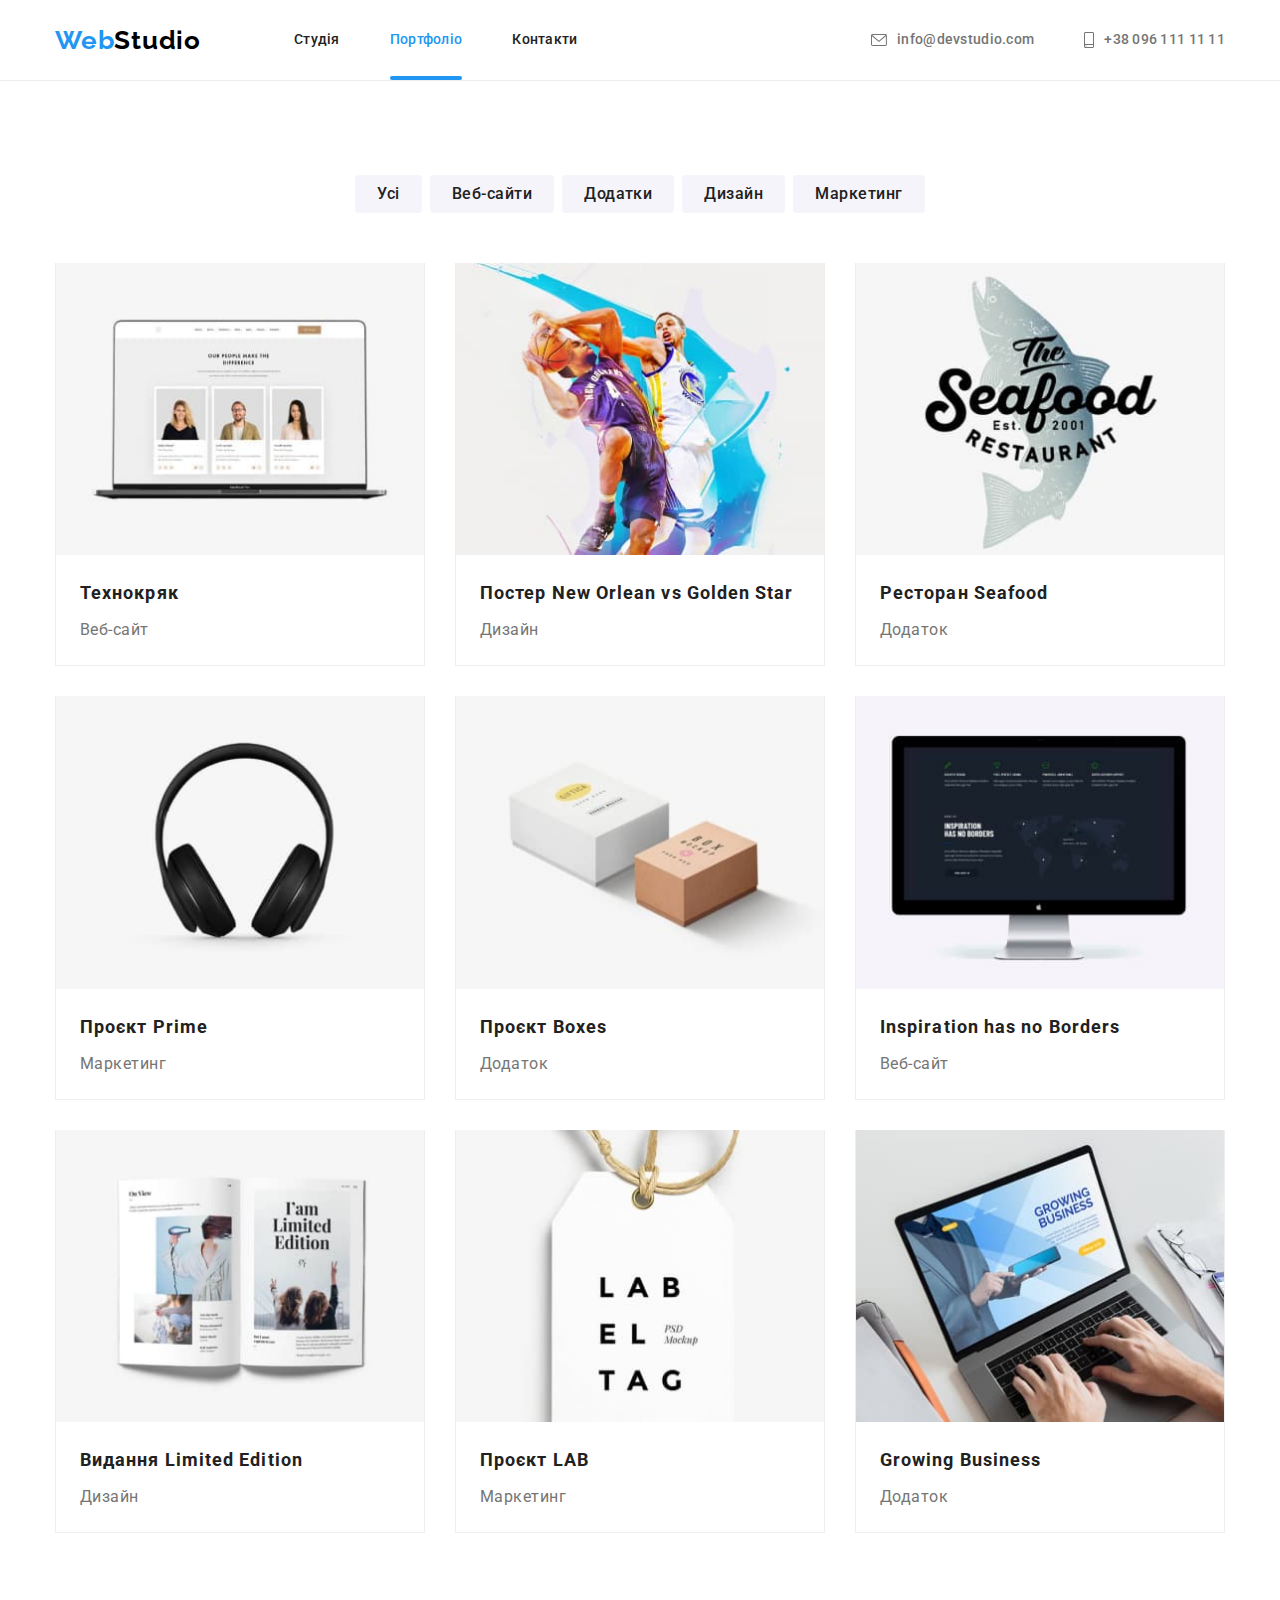
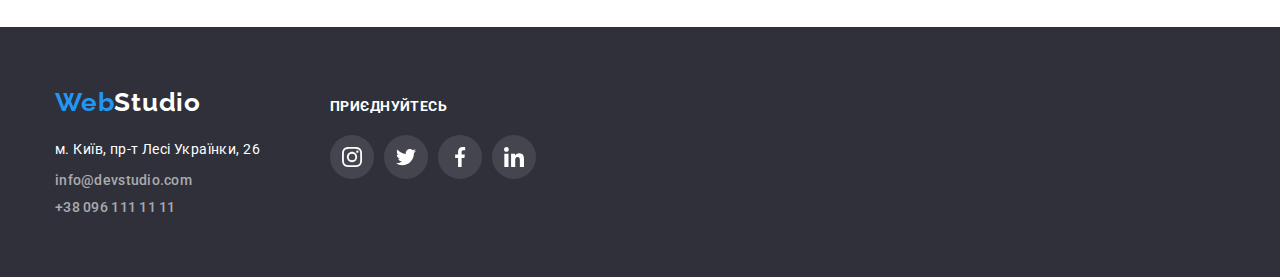
==== portfolio.html @ 81ca814d "added folders" ====
<!DOCTYPE html>
<html lang="uk">
  <head>
    <meta charset="UTF-8" />
    <meta http-equiv="X-UA-Compatible" content="IE=edge" />
    <meta name="viewport" content="width=device-width, initial-scale=1.0" />
    <title>Portfolio</title>
    <link rel="preconnect" href="https://fonts.googleapis.com" />
    <link rel="preconnect" href="https://fonts.gstatic.com" crossorigin />
    <link
      href="https://fonts.googleapis.com/css2?family=Raleway:wght@700&family=Roboto:wght@500;700;900&display=swap"
      rel="stylesheet"
    />
    <link
      rel="stylesheet"
      href="https://cdnjs.cloudflare.com/ajax/libs/modern-normalize/1.1.0/modern-normalize.min.css"
    />
    <link rel="stylesheet" href="./css/styles.css" />
  </head>
  <body>
    <header class="header">
      <div class="conteiner">
        <div class="header-conteiner">
          <nav class="header-nav">
            <a class="logo" href="./index.html"
              >Web<span class="logo-accent-header">Studio</span></a
            >
            <ul class="list list-nav">
              <li><a class="link-nav" href="./index.html">Студія</a></li>
              <li>
                <a class="link-nav current" href="./portfolio.html"
                  >Портфоліо</a
                >
              </li>
              <li><a class="link-nav" href="#">Контакти</a></li>
            </ul>
          </nav>

          <ul class="list header-address">
            <li>
              <a class="link-info" href="mailto:info@devstudio.com"
                ><svg class="info-icon" width="16" height="12">
                  <use href="./images/icons.svg#icon-mail"></use>
                </svg>
                info@devstudio.com
              </a>
            </li>
            <li>
              <a class="link-info" href="tel:+380961111111"
                ><svg class="info-icon" width="10" height="16">
                  <use href="./images/icons.svg#icon-smartphone"></use>
                </svg>
                +38 096 111 11 11
              </a>
            </li>
          </ul>
        </div>
      </div>
    </header>

    <main>
      <section>
        <div class="conteiner">
          <h1 class="visually-hidden">Наші роботи</h1>
          <ul class="list btn-nav">
            <li><button class="btn-item" type="button">Усі</button></li>
            <li><button class="btn-item" type="button">Веб-сайти</button></li>
            <li><button class="btn-item" type="button">Додатки</button></li>
            <li><button class="btn-item" type="button">Дизайн</button></li>
            <li><button class="btn-item" type="button">Маркетинг</button></li>
          </ul>
          <ul class="list project-list">
            <li class="project-card">
              <a
                class="project-link"
                href="#"
                rel="noopener noreferrer nofollow"
              >
                <div class="project-overlay">
                  <img src="./images/laptop.jpg" alt="Ноутбук" width="370" />
                  <p class="overlay-text">
                    Ресурс пропонує комплексні пропозиції з різним рівнем
                    функціоналу та сервісів. Все це дозволить відвідувачу
                    отримати вичерпні відомості про компанію чи приватну особу.
                  </p>
                </div>
                <div class="card-portfolio">
                  <h2 class="project-title">Технокряк</h2>
                  <p class="project-text">Веб-сайт</p>
                </div>
              </a>
            </li>
            <li class="project-card">
              <a
                class="project-link"
                href="#"
                rel="noopener noreferrer nofollow"
              >
                <div class="project-overlay">
                  <img
                    src="./images/basketball.jpg"
                    alt="Два баскетболісти"
                    width="370"
                  />
                  <p class="overlay-text">
                    Ресурс пропонує комплексні пропозиції з різним рівнем
                    функціоналу та сервісів. Все це дозволить відвідувачу
                    отримати вичерпні відомості про компанію чи приватну особу.
                  </p>
                </div>

                <div class="card-portfolio">
                  <h2 class="project-title">
                    Постер New Orlean vs Golden Star
                  </h2>
                  <p class="project-text">Дизайн</p>
                </div>
              </a>
            </li>
            <li class="project-card">
              <a
                class="project-link"
                href="#"
                rel="noopener noreferrer nofollow"
              >
                <div class="project-overlay">
                  <img
                    src="./images/seafood.jpg"
                    alt="Лого ресторану з рибою"
                    width="370"
                  />
                  <p class="overlay-text">
                    Ресурс пропонує комплексні пропозиції з різним рівнем
                    функціоналу та сервісів. Все це дозволить відвідувачу
                    отримати вичерпні відомості про компанію чи приватну особу.
                  </p>
                </div>
                <div class="card-portfolio">
                  <h2 class="project-title">Ресторан Seafood</h2>
                  <p class="project-text">Додаток</p>
                </div>
              </a>
            </li>
            <li class="project-card">
              <a
                class="project-link"
                href="#"
                rel="noopener noreferrer nofollow"
              >
                <div class="project-overlay">
                  <img
                    src="./images/earphones.jpg"
                    alt="Навушники"
                    width="370"
                  />
                  <p class="overlay-text">
                    Ресурс пропонує комплексні пропозиції з різним рівнем
                    функціоналу та сервісів. Все це дозволить відвідувачу
                    отримати вичерпні відомості про компанію чи приватну особу.
                  </p>
                </div>

                <div class="card-portfolio">
                  <h2 class="project-title">Проєкт Prime</h2>
                  <p class="project-text">Маркетинг</p>
                </div>
              </a>
            </li>
            <li class="project-card">
              <a
                class="project-link"
                href="#"
                rel="noopener noreferrer nofollow"
              >
                <div class="project-overlay">
                  <img src="./images/boxes.jpg" alt="Дві коробки" width="370" />
                  <p class="overlay-text">
                    Ресурс пропонує комплексні пропозиції з різним рівнем
                    функціоналу та сервісів. Все це дозволить відвідувачу
                    отримати вичерпні відомості про компанію чи приватну особу.
                  </p>
                </div>
                <div class="card-portfolio">
                  <h2 class="project-title">Проєкт Boxes</h2>
                  <p class="project-text">Додаток</p>
                </div>
              </a>
            </li>
            <li class="project-card">
              <a
                class="project-link"
                href="#"
                rel="noopener noreferrer nofollow"
              >
                <div class="project-overlay">
                  <img
                    src="./images/display.jpg"
                    alt="Могітор коп'ютера"
                    width="370"
                  />
                  <p class="overlay-text">
                    Ресурс пропонує комплексні пропозиції з різним рівнем
                    функціоналу та сервісів. Все це дозволить відвідувачу
                    отримати вичерпні відомості про компанію чи приватну особу.
                  </p>
                </div>
                <div class="card-portfolio">
                  <h2 class="project-title">Inspiration has no Borders</h2>
                  <p class="project-text">Веб-сайт</p>
                </div>
              </a>
            </li>
            <li class="project-card">
              <a
                class="project-link"
                href="#"
                rel="noopener noreferrer nofollow"
              >
                <div class="project-overlay">
                  <img src="./images/magazine.jpg" alt="Журнал" width="370" />
                  <p class="overlay-text">
                    Ресурс пропонує комплексні пропозиції з різним рівнем
                    функціоналу та сервісів. Все це дозволить відвідувачу
                    отримати вичерпні відомості про компанію чи приватну особу.
                  </p>
                </div>
                <div class="card-portfolio">
                  <h2 class="project-title">Видання Limited Edition</h2>
                  <p class="project-text">Дизайн</p>
                </div>
              </a>
            </li>
            <li class="project-card">
              <a
                class="project-link"
                href="#"
                rel="noopener noreferrer nofollow"
              >
                <div class="project-overlay">
                  <img
                    src="./images/label.jpg"
                    alt="Лейбла з мотузкою"
                    width="370"
                  />
                  <p class="overlay-text">
                    Ресурс пропонує комплексні пропозиції з різним рівнем
                    функціоналу та сервісів. Все це дозволить відвідувачу
                    отримати вичерпні відомості про компанію чи приватну особу.
                  </p>
                </div>
                <div class="card-portfolio">
                  <h2 class="project-title">Проєкт LAB</h2>
                  <p class="project-text">Маркетинг</p>
                </div>
              </a>
            </li>
            <li class="project-card">
              <a
                class="project-link"
                href="#"
                rel="noopener noreferrer nofollow"
              >
                <div class="project-overlay">
                  <img
                    src="./images/notebook.jpg"
                    alt="Руки друкують на клавіатурі"
                    width="370"
                  />
                  <p class="overlay-text">
                    Ресурс пропонує комплексні пропозиції з різним рівнем
                    функціоналу та сервісів. Все це дозволить відвідувачу
                    отримати вичерпні відомості про компанію чи приватну особу.
                  </p>
                </div>
                <div class="card-portfolio">
                  <h2 class="project-title">Growing Business</h2>
                  <p class="project-text">Додаток</p>
                </div>
              </a>
            </li>
          </ul>
        </div>
      </section>
    </main>

    <footer class="footer">
      <div class="conteiner footer-box">
        <div class="footer-info">
          <a class="logo" href="./index.html"
            >Web<span class="logo-accent-footer">Studio</span></a
          >
          <address>
            <ul class="list">
              <li class="list-item">
                <a
                  class="link-address"
                  href="https://goo.gl/maps/RR7eCFrvrUXadaKA6"
                  target="_blank"
                  rel="noopener noreferrer nofollow"
                  >м. Київ, пр-т Лесі Українки, 26</a
                >
              </li>
              <li class="list-item">
                <a class="link-info-footer" href="mailto:info@devstudio.com"
                  >info@devstudio.com</a
                >
              </li>
              <li class="list-item">
                <a class="link-info-footer" href="tel:+380961111111"
                  >+38 096 111 11 11</a
                >
              </li>
            </ul>
          </address>
        </div>
        <div class="footer-soc">
          <p class="footer-text">Приєднуйтесь</p>
          <ul class="list soc-list">
            <li>
              <a class="soc-link-footer" href="#">
                <svg width="20" height="20">
                  <use href="./images/icons.svg#icon-instagram"></use>
                </svg>
              </a>
            </li>
            <li>
              <a class="soc-link-footer" href="#">
                <svg width="20" height="20">
                  <use href="./images/icons.svg#icon-twitter"></use>
                </svg>
              </a>
            </li>
            <li>
              <a class="soc-link-footer" href="#">
                <svg width="20" height="20">
                  <use href="./images/icons.svg#icon-facebook"></use>
                </svg>
              </a>
            </li>
            <li>
              <a class="soc-link-footer" href="#">
                <svg width="20" height="20">
                  <use href="./images/icons.svg#icon-linkedin"></use>
                </svg>
              </a>
            </li>
          </ul>
        </div>
      </div>
    </footer>
  </body>
</html>
---- css/styles.css ----
/* основний колір bg #2F303A */
/* акцент #2196F3 */
/* основний колір тексту #757575 */

:root {
  --title-bg-color: #2f303a;
  --accent-color: #2196f3;
  --primary-text-color: #757575;
  --title-text-color: #212121;
  --primary-white-color: #fff;
  --secondary-btn-color: #f5f4fa;
  --secondary-bg-color: #f5f4fa;
  --icon-soc-color: #afb1b8;
}
body {
  font-family: "Roboto", sans-serif;
  color: var(--title-text-color);
  background-color: var(--primary-white-color);
}
.visually-hidden {
  position: absolute;
  white-space: nowrap;
  width: 1px;
  height: 1px;
  overflow: hidden;
  border: 0;
  padding: 0;
  clip: rect(0 0 0 0);
  clip-path: inset(50%);
  margin: -1px;
}
.list {
  list-style: none;
}
h1,
h2,
h3,
h4,
h5,
h6,
p,
ul {
  margin: 0;
  padding: 0;
}
img {
  display: block;
  max-width: 100%;
  height: auto;
}
.conteiner {
  /* outline: 2px solid tomato; */
  width: 1200px;
  margin-left: auto;
  margin-right: auto;
  padding-left: 15px;
  padding-right: 15px;
}
section {
  padding-top: 94px;
  padding-bottom: 94px;
}
/* Header */
.header {
  background-color: var(--primary-white-color);
  border-bottom: 1px solid #ececec;
}
.header-conteiner {
  display: flex;
  justify-content: space-between;
  align-items: center;
}
.header-nav {
  display: flex;
  align-items: center;
  justify-content: space-between;
  gap: 93px;
}
.header-address {
  display: flex;
  gap: 50px;
}
.list-nav {
  display: flex;
  gap: 50px;
}
.logo {
  display: inline-block;
  color: var(--accent-color);
  font-family: "Raleway", sans-serif;
  font-weight: 700;
  font-size: 26px;
  line-height: 1.19;
  text-decoration: none;
  letter-spacing: 0.03em;
}
.logo-accent-header {
  color: #000;
}
.link-nav {
  color: var(--title-text-color);
  font-weight: 500;
  font-size: 14px;
  line-height: 1.14;
  letter-spacing: 0.02em;
  text-decoration: none;
  padding: 32px 0;
  display: block;
  transition: color 250ms cubic-bezier(0.4, 0, 0.2, 1);
}
.link-nav:hover {
  color: var(--accent-color);
}
.link-nav:focus {
  color: var(--accent-color);
}
.link-info {
  color: var(--primary-text-color);
  fill: var(--primary-text-color);
  font-weight: 500;
  font-size: 14px;
  line-height: 1.14;
  letter-spacing: 0.02em;
  text-decoration: none;
  padding: 32px 0;
  display: flex;
  align-items: center;
  transition: color 250ms cubic-bezier(0.4, 0, 0.2, 1),
    fill 250ms cubic-bezier(0.4, 0, 0.2, 1);
}
.link-info:hover {
  color: var(--accent-color);
  fill: var(--accent-color);
}
.link-info:focus {
  color: var(--accent-color);
  fill: var(--accent-color);
}
.link-nav.current {
  position: relative;
  color: var(--accent-color);
}
.link-nav.current::after {
  position: absolute;
  bottom: 0;
  left: 0;
  content: "";
  width: 100%;
  height: 4px;
  background-color: var(--accent-color);
  border-radius: 2px;
}
.info-icon {
  margin-right: 10px;
}
/* Hero Section */
.hero {
  padding-top: 200px;
  padding-bottom: 200px;
  background-color: #c4c4c4;
  text-align: center;
  background-image: linear-gradient(
      to right,
      rgba(47, 48, 58, 0.4),
      rgba(47, 48, 58, 0.4)
    ),
    url("../images/header-img.jpg");
  max-width: 1600px;
  background-repeat: no-repeat;
  background-position: center;
  max-height: 600px;
  margin: 0 auto;
}
.hero-title {
  margin-left: auto;
  margin-right: auto;
  margin-bottom: 30px;
  max-width: 696px;
  color: var(--primary-white-color);
  font-weight: 900;
  font-size: 44px;
  line-height: 1.36;
  letter-spacing: 0.06em;
  text-transform: uppercase;
}
.hero-btn {
  display: block;
  margin: 0 auto;
  padding: 10px 32px;
  min-width: 216px;
  font-family: inherit;
  font-weight: 700;
  font-size: 16px;
  line-height: 1.87;
  letter-spacing: 0.06em;
  text-align: center;
  background-color: var(--accent-color);
  color: var(--primary-white-color);
  cursor: pointer;
  border: 1px solid transparent;
  border-radius: 4px;
  transition: background-color 250ms cubic-bezier(0.4, 0, 0.2, 1),
    box-shadow 250ms cubic-bezier(0.4, 0, 0.2, 1);
}
.hero-btn:hover {
  background: #188ce8;
  box-shadow: 0px 4px 4px rgba(0, 0, 0, 0.15);
}
.hero-btn:focus {
  background: #188ce8;
  box-shadow: 0px 4px 4px rgba(0, 0, 0, 0.15);
  border-radius: 4px;
}
/* Features */
.features-list {
  display: flex;
  gap: 30px;
}
.features-item {
  flex-basis: calc((100%-90px) / 4);
}
.features-icon {
  display: flex;
  align-items: center;
  justify-content: center;
  height: 120px;
  margin-bottom: 30px;
  border-radius: 4px;
  background-color: var(--secondary-bg-color);
}
.features-subtitle {
  margin-bottom: 10px;
  font-weight: 700;
  font-size: 14px;
  line-height: 1.14;
  letter-spacing: 0.03em;
  text-transform: uppercase;
}
.features-text {
  color: var(--primary-text-color);
  font-weight: 400;
  font-size: 14px;
  line-height: 1.71;
  letter-spacing: 0.03em;
}
/* Work */
.work {
  padding-top: 0;
}
.work-list {
  display: flex;
  gap: 30px;
}
.work-item {
  position: relative;
  flex-basis: calc((100%-60px) / 3);
}
.work-title {
  text-align: center;
  margin-bottom: 50px;
  font-size: 36px;
  line-height: 1.16;
  letter-spacing: 0.03em;
}
.work-desc {
  position: absolute;
  bottom: 0;
  right: 0;
  width: 100%;
  min-height: 70px;
  display: flex;
  align-items: center;
  justify-content: center;
  background-color: rgba(47, 48, 58, 0.8);
}
.work-text {
  font-weight: 700;
  font-size: 14px;
  line-height: 1.14;
  text-align: center;
  letter-spacing: 0.03em;
  text-transform: uppercase;
  color: var(--primary-white-color);
}

/* Team */
.team {
  background-color: var(--secondary-bg-color);
}
.team-title {
  text-align: center;
  margin-bottom: 50px;
  font-size: 36px;
  line-height: 1.16;
  letter-spacing: 0.03em;
}
.team-list {
  display: flex;
  gap: 30px;
  flex-basis: calc((100%-90px) / 4);
}
.team-card {
  background-color: var(--primary-white-color);
  box-shadow: 0px 1px 3px rgba(0, 0, 0, 0.12), 0px 1px 1px rgba(0, 0, 0, 0.14),
    0px 2px 1px rgba(0, 0, 0, 0.2);
  border-radius: 0px 0px 4px 4px;
}
.team-subtitle {
  margin-bottom: 10px;
  font-weight: 500;
  font-size: 16px;
  line-height: 1.18;
  letter-spacing: 0.03em;
  text-align: center;
}
.team-text {
  color: var(--primary-text-color);
  font-weight: 400;
  font-size: 16px;
  line-height: 1.18;
  letter-spacing: 0.03em;
  text-align: center;
  margin-bottom: 16px;
}
.cards-studio {
  padding: 30px;
}
.team-soc {
  display: flex;
  align-items: center;
  justify-content: center;
  gap: 10px;
}
.soc-link {
  display: flex;
  align-items: center;
  justify-content: center;
  width: 44px;
  height: 44px;
  background-color: var(--primary-white-color);
  border-radius: 50%;
  fill: var(--icon-soc-color);
  transition: background-color 250ms cubic-bezier(0.4, 0, 0.2, 1),
    fill 250ms cubic-bezier(0.4, 0, 0.2, 1);
}
.soc-link:hover,
.soc-link:focus {
  background-color: var(--accent-color);
  fill: var(--primary-white-color);
}
/* Clients */
.clients-list {
  display: flex;
  align-items: center;
  justify-content: center;
  gap: 30px;
}
.clients-link {
  display: flex;
  align-items: center;
  justify-content: center;
  width: 170px;
  height: 92px;
  border: 1px solid var(--icon-soc-color);
  border-radius: 4px;
  fill: var(--icon-soc-color);
  transition: border 250ms cubic-bezier(0.4, 0, 0.2, 1),
    fill 250ms cubic-bezier(0.4, 0, 0.2, 1);
}
.clients-link:hover,
.clients-link:focus {
  fill: var(--accent-color);
  border: 1px solid var(--accent-color);
}
.clients-title {
  color: var(--title-text-color);
  font-size: 36px;
  line-height: 1.16;
  text-align: center;
  letter-spacing: 0.03em;
  margin-bottom: 50px;
}
/* Footer */
.footer {
  background-color: var(--title-bg-color);
  padding: 60px 0;
}
.footer-box {
  display: flex;
  gap: 70px;
  align-items: baseline;
}
.footer-soc {
  display: flex;
  flex-direction: column;
  gap: 20px;
}
.logo-accent-footer {
  color: var(--primary-white-color);
}
.soc-list {
  display: flex;
  gap: 10px;
}
.footer-text {
  font-weight: 700;
  font-size: 14px;
  line-height: 1.14;
  letter-spacing: 0.03em;
  text-transform: uppercase;
  color: var(--primary-white-color);
}
.link-address {
  display: inline-block;
  color: var(--primary-white-color);
  font-style: normal;
  font-weight: 400;
  font-size: 14px;
  line-height: 1.71;
  letter-spacing: 0.03em;
  text-decoration: none;
}
.soc-link-footer {
  display: flex;
  align-items: center;
  justify-content: center;
  width: 44px;
  height: 44px;
  background-color: rgba(255, 255, 255, 0.1);
  border-radius: 50%;
  fill: var(--primary-white-color);
  transition: background-color 250ms cubic-bezier(0.4, 0, 0.2, 1);
}
.soc-link-footer:hover,
.soc-link-footer:focus {
  background-color: var(--accent-color);
}
.link-info-footer {
  display: inline-block;
  color: rgba(255, 255, 255, 0.6);
  font-weight: 500;
  font-style: normal;
  font-size: 14px;
  line-height: 1.14;
  letter-spacing: 0.02em;
  text-decoration: none;
  transition: color 250ms cubic-bezier(0.4, 0, 0.2, 1);
}
.link-info-footer:hover {
  color: var(--accent-color);
}
.link-info-footer:focus {
  color: var(--accent-color);
}
.footer .logo {
  margin-bottom: 20px;
}
.list-item:not(:last-child) {
  margin-bottom: 9px;
}
/* Modal */
.backdrop {
  position: fixed;
  top: 0;
  left: 0;
  width: 100%;
  height: 100%;
  background-color: rgba(0, 0, 0, 0.2);
  transition: opacity 250ms cubic-bezier(0.4, 0, 0.2, 1),
    visibility 250ms cubic-bezier(0.4, 0, 0.2, 1);
}
.is-hidden {
  opacity: 0;
  visibility: hidden;
  pointer-events: none;
}
.modal {
  position: absolute;
  top: 50%;
  left: 50%;
  transform: translate(-50%, -50%);
  width: 528px;
  height: 581px;
  background-color: var(--primary-white-color);
}
.modal-btn {
  position: absolute;
  top: 8px;
  right: 8px;
  display: flex;
  align-items: center;
  justify-content: center;
  width: 30px;
  height: 30px;
  background-color: rgba(255, 255, 255, 1);
  border: 1px solid rgba(0, 0, 0, 0.1);
  border-radius: 50%;
  cursor: pointer;
}
/* Portfolio */
.btn-nav {
  display: flex;
  justify-content: center;
  gap: 8px;
  margin-bottom: 50px;
}
.btn-item {
  padding: 6px 22px;
  color: var(--title-text-color);
  background-color: var(--secondary-btn-color);
  font-family: inherit;
  font-weight: 500;
  font-size: 16px;
  line-height: 1.62;
  letter-spacing: 0.03em;
  text-align: center;
  border: none;
  border-radius: 4px;
  transition: color 250ms cubic-bezier(0.4, 0, 0.2, 1),
    background-color 250ms cubic-bezier(0.4, 0, 0.2, 1),
    box-shadow 250ms cubic-bezier(0.4, 0, 0.2, 1);
}
.btn-item:hover {
  background-color: var(--accent-color);
  color: var(--primary-white-color);
  box-shadow: 0px 3px 1px rgba(0, 0, 0, 0.1), 0px 1px 2px rgba(0, 0, 0, 0.08),
    0px 2px 2px rgba(0, 0, 0, 0.12);
  cursor: pointer;
}
.btn-item:focus {
  background-color: var(--accent-color);
  color: var(--primary-white-color);
  box-shadow: 0px 3px 1px rgba(0, 0, 0, 0.1), 0px 1px 2px rgba(0, 0, 0, 0.08),
    0px 2px 2px rgba(0, 0, 0, 0.12);
}
.project-list {
  display: flex;
  flex-wrap: wrap;
  gap: 30px;
}
.project-link {
  text-decoration: none;
  display: block;
  transition: box-shadow 250ms cubic-bezier(0.4, 0, 0.2, 1);
}
.project-link:hover,
.project-link:focus {
  box-shadow: 0px 1px 1px rgba(0, 0, 0, 0.12), 0px 4px 4px rgba(0, 0, 0, 0.06),
    1px 4px 6px rgba(0, 0, 0, 0.16);
}
.project-title {
  margin-bottom: 4px;
  color: var(--title-text-color);
  font-size: 18px;
  line-height: 2;
  letter-spacing: 0.06em;
}
.project-text {
  color: var(--primary-text-color);
  font-weight: 400;
  font-size: 16px;
  line-height: 30px;
  letter-spacing: 0.03em;
}
.project-card {
  width: 370px;
  border: 1px solid #eeeeee;
  border-top: 0;
}

.card-portfolio {
  padding: 20px 24px;
}
.project-overlay {
  position: relative;
  overflow: hidden;
}
.overlay-text {
  position: absolute;
  top: 0;
  left: 0;
  width: 100%;
  height: 100%;
  font-size: 18px;
  font-weight: 100;
  line-height: 1.55;
  letter-spacing: 0.03em;
  padding: 63px 24px;
  transform: translateY(101%);
  transition: transform 250ms cubic-bezier(0.4, 0, 0.2, 1);
  color: var(--primary-white-color);
  background-color: rgba(33, 150, 243, 0.9);
}
.project-link:hover .overlay-text,
.project-link:focus .overlay-text {
  transform: translateY(0);
}
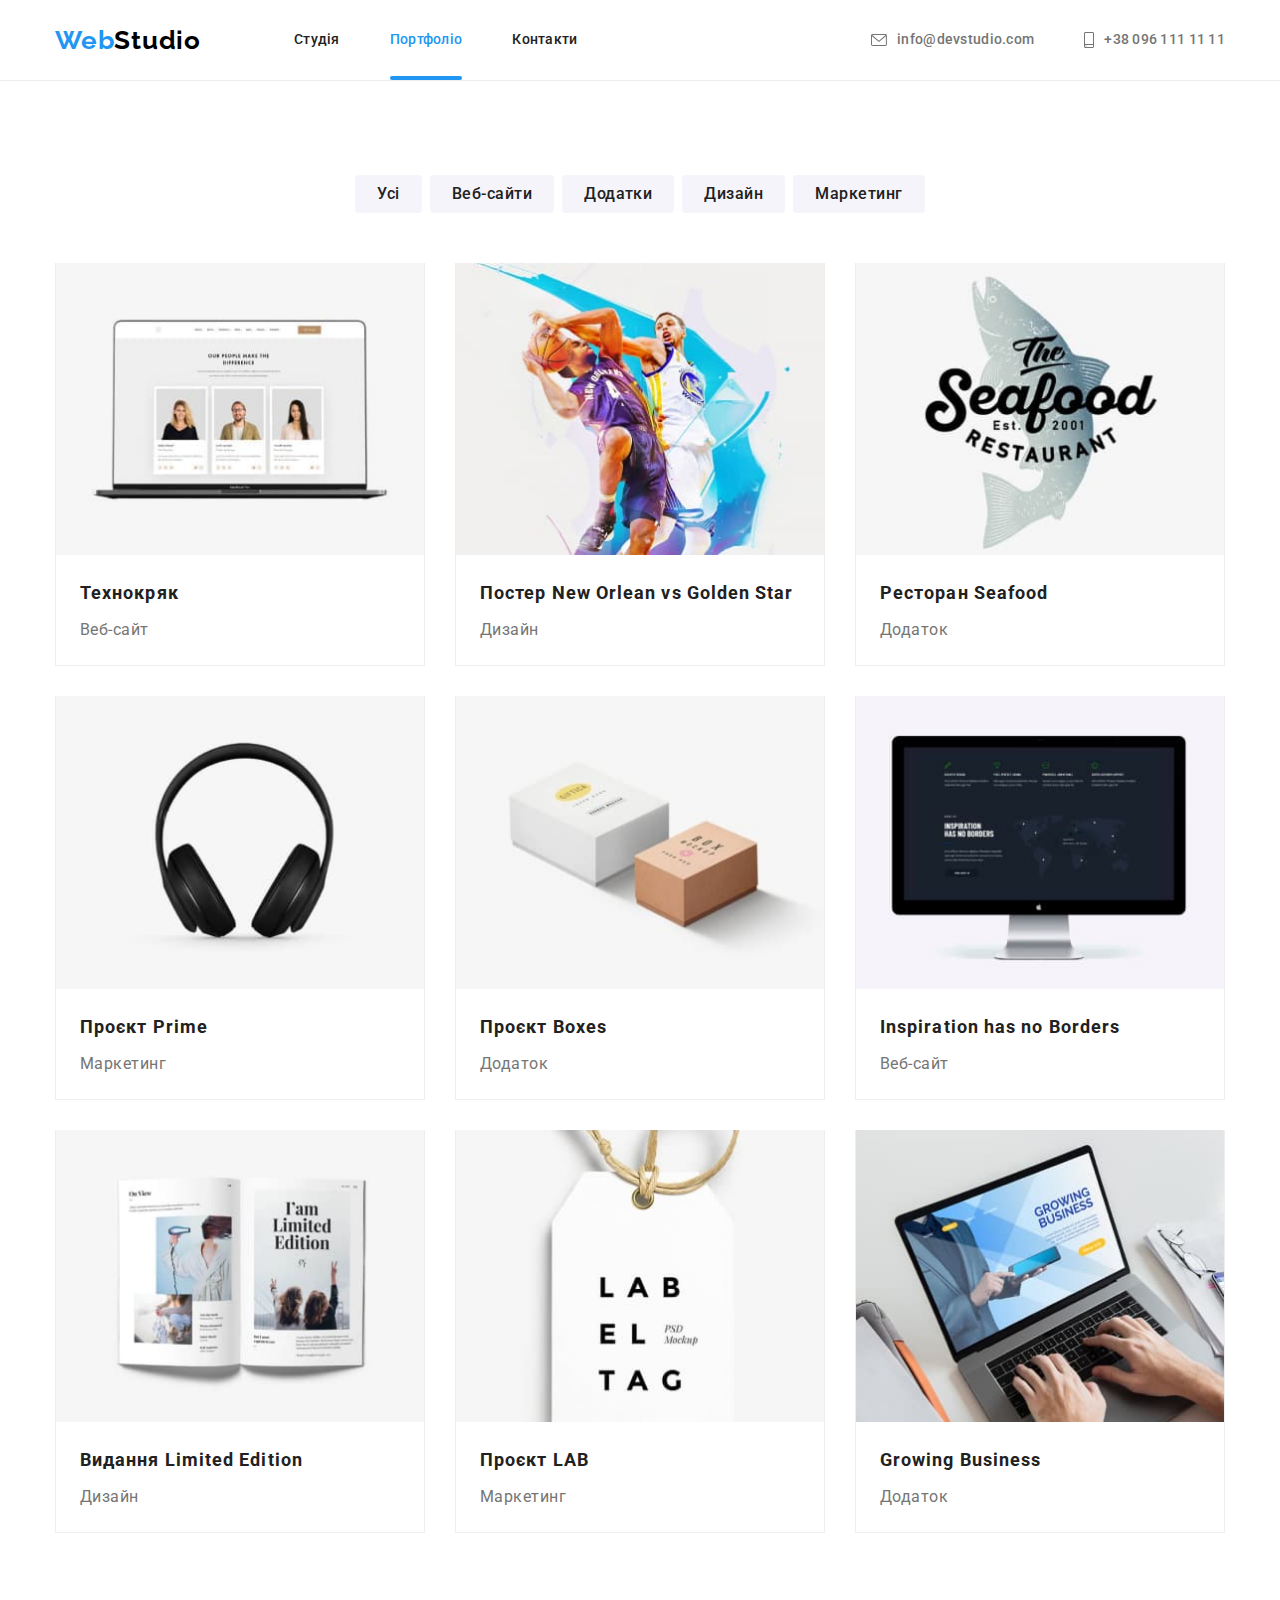
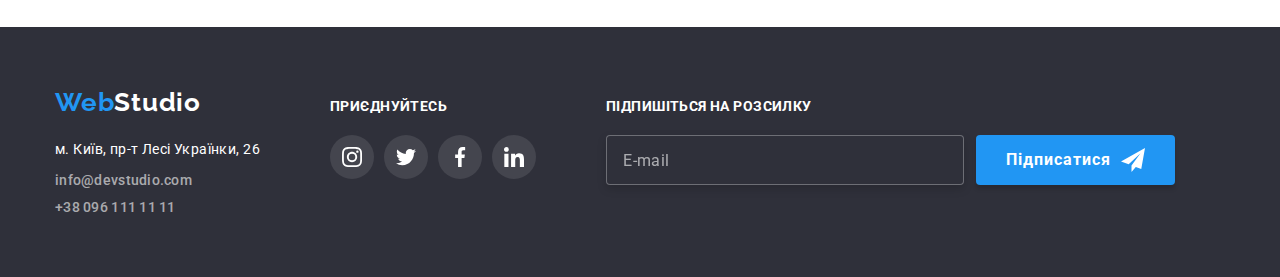
==== commit c00594f4: "corrected" ====
--- a/portfolio.html
+++ b/portfolio.html
@@ -346,6 +346,25 @@
             </li>
           </ul>
         </div>
+        <form class="footer-form">
+          <p class="footer-form-text">Підпишіться на розсилку</p>
+          <div class="footer-form-box">
+            <label class="visually-hidden" for="email-subscribe"></label>
+            <input
+              class="footer-form-input"
+              type="email"
+              name="email-subscribe"
+              id="email-subscribe"
+              placeholder="E-mail"
+            />
+            <button class="footer-form-submit" type="submit">
+              Підписатися
+              <svg width="24" height="24">
+                <use href="./images/icons.svg#icon-send"></use>
+              </svg>
+            </button>
+          </div>
+        </form>
       </div>
     </footer>
   </body>
--- a/css/styles.css
+++ b/css/styles.css
@@ -9,8 +9,10 @@
   --title-text-color: #212121;
   --primary-white-color: #fff;
   --secondary-btn-color: #f5f4fa;
+  --btn-hover-color: #188ce8;
   --secondary-bg-color: #f5f4fa;
   --icon-soc-color: #afb1b8;
+  --input-border-color: rgba(33, 33, 33, 0.2);
 }
 body {
   font-family: "Roboto", sans-serif;
@@ -203,7 +205,7 @@
     box-shadow 250ms cubic-bezier(0.4, 0, 0.2, 1);
 }
 .hero-btn:hover {
-  background: #188ce8;
+  background: var(--btn-hover-color);
   box-shadow: 0px 4px 4px rgba(0, 0, 0, 0.15);
 }
 .hero-btn:focus {
@@ -457,6 +459,60 @@
 }
 .list-item:not(:last-child) {
   margin-bottom: 9px;
+}
+.footer-form {
+  /* margin-left: 93px; */
+}
+.footer-form-box {
+  display: flex;
+  gap: 12px;
+}
+.footer-form-text {
+  margin-bottom: 20px;
+  font-weight: 700;
+  font-size: 14px;
+  line-height: 1.14;
+  letter-spacing: 0.03em;
+  text-transform: uppercase;
+  color: var(--primary-white-color);
+}
+.footer-form-input {
+  min-width: 358px;
+  height: 50px;
+  padding: 15px 16px;
+  background-color: var(--title-bg-color);
+  border: 1px solid rgba(255, 255, 255, 0.3);
+  filter: drop-shadow(0px 4px 4px rgba(0, 0, 0, 0.15));
+  border-radius: 4px;
+}
+.footer-form-input::placeholder {
+  font-weight: 400;
+  font-size: 16px;
+  line-height: 1.25;
+  letter-spacing: 0.03em;
+  color: rgba(255, 255, 255, 0.6);
+}
+.footer-form-submit {
+  display: flex;
+  align-items: center;
+  justify-content: center;
+  gap: 10px;
+  max-width: 200px;
+  height: 50px;
+  padding: 10px 28px;
+  font-weight: 700;
+  font-size: 16px;
+  line-height: 30px;
+  letter-spacing: 0.06em;
+  color: var(--primary-white-color);
+  box-shadow: 0px 4px 4px rgba(0, 0, 0, 0.15);
+  border-color: transparent;
+  border-radius: 4px;
+  background-color: var(--accent-color);
+  transition: background-color 250ms cubic-bezier(0.4, 0, 0.2, 1);
+}
+.footer-form-submit:hover {
+  background-color: var(--btn-hover-color);
 }
 /* Modal */
 .backdrop {
@@ -479,9 +535,13 @@
   top: 50%;
   left: 50%;
   transform: translate(-50%, -50%);
-  width: 528px;
-  height: 581px;
+  padding: 40px;
+  min-width: 528px;
+  min-height: 581px;
   background-color: var(--primary-white-color);
+  box-shadow: 0px 1px 3px rgba(0, 0, 0, 0.12), 0px 1px 1px rgba(0, 0, 0, 0.14),
+    0px 2px 1px rgba(0, 0, 0, 0.2);
+  border-radius: 4px;
 }
 .modal-btn {
   position: absolute;
@@ -496,6 +556,144 @@
   border: 1px solid rgba(0, 0, 0, 0.1);
   border-radius: 50%;
   cursor: pointer;
+}
+.modal-icon {
+  transition: fill 250ms cubic-bezier(0.4, 0, 0.2, 1);
+}
+.modal-icon:hover,
+.modal-icon:focus {
+  fill: var(--accent-color);
+}
+.form-modal {
+}
+.title-modal {
+  margin-bottom: 12px;
+  font-weight: 700;
+  font-size: 20px;
+  line-height: 1.15;
+  text-align: center;
+  letter-spacing: 0.03em;
+  color: var(--title-text-color);
+}
+.form-item {
+  display: flex;
+  flex-direction: column;
+  margin-bottom: 10px;
+}
+.form-label {
+  margin-bottom: 4px;
+  font-size: 12px;
+  line-height: 1.16;
+  letter-spacing: 0.01em;
+  color: var(--primary-text-color);
+}
+.field-wrap {
+  position: relative;
+  width: 100%;
+}
+.form-input {
+  width: 100%;
+  padding: 14px 42px;
+  border: 1px solid var(--input-border-color);
+  border-radius: 4px;
+  outline: none;
+  transition: border-color 250ms cubic-bezier(0.4, 0, 0.2, 1);
+}
+.form-input:focus {
+  border-color: var(--accent-color);
+}
+.input-icon {
+  position: absolute;
+  top: 50%;
+  left: 12px;
+  transform: translateY(-50%);
+  transition: fill 250ms cubic-bezier(0.4, 0, 0.2, 1);
+  pointer-events: none;
+}
+.form-input:focus + .input-icon {
+  fill: var(--accent-color);
+}
+.form-item-comment {
+  display: flex;
+  flex-direction: column;
+  margin-bottom: 20px;
+}
+.form-comment {
+  height: 120px;
+  padding: 16px 12px;
+  resize: none;
+  border: 1px solid var(--input-border-color);
+  border-radius: 4px;
+  outline: none;
+  transition: border-color 250ms cubic-bezier(0.4, 0, 0.2, 1);
+}
+.form-comment:focus {
+  border-color: var(--accent-color);
+}
+.form-comment::placeholder {
+  font-weight: 400;
+  font-size: 12px;
+  line-height: 1.16;
+  letter-spacing: 0.01em;
+  color: rgba(117, 117, 117, 0.5);
+}
+.checkbox-input {
+  appearance: none;
+}
+
+.checkbox-label {
+  display: flex;
+  align-items: center;
+  justify-content: center;
+  margin-bottom: 30px;
+  font-size: 14px;
+  line-height: 1.71;
+  letter-spacing: 0.03em;
+  color: var(--primary-text-color);
+}
+.checkbox-link {
+  color: var(--accent-color);
+  margin-left: 5px;
+  cursor: pointer;
+}
+.check-icon {
+  /* position: absolute;
+  top: 50%;
+  left: 12px;
+  transform: translateY(-50%);
+  z-index: -1; */
+  margin-right: 8px;
+  border: 2px solid var(--title-text-color);
+  border-radius: 2px;
+  transition: border-color 250ms cubic-bezier(0.4, 0, 0.2, 1),
+    background-color 250ms cubic-bezier(0.4, 0, 0.2, 1);
+}
+.checkbox-input:checked + .check-icon {
+  border-color: var(--accent-color);
+  background-color: var(--accent-color);
+}
+.form-submit {
+  display: flex;
+  align-items: center;
+  justify-content: center;
+  margin: 0 auto;
+  padding: 10px 52px;
+  min-width: 200px;
+  font-family: inherit;
+  font-weight: 700;
+  font-size: 16px;
+  line-height: 1.87;
+  letter-spacing: 0.06em;
+  background-color: var(--accent-color);
+  color: var(--primary-white-color);
+  cursor: pointer;
+  border: 1px solid transparent;
+  border-radius: 4px;
+  box-shadow: 0px 4px 4px rgba(0, 0, 0, 0.15);
+  transition: background-color 250ms cubic-bezier(0.4, 0, 0.2, 1);
+}
+.form-submit:hover {
+  background-color: var(--btn-hover-color);
 }
 /* Portfolio */
 .btn-nav {
@@ -582,7 +780,7 @@
   width: 100%;
   height: 100%;
   font-size: 18px;
-  font-weight: 100;
+  font-weight: 400;
   line-height: 1.55;
   letter-spacing: 0.03em;
   padding: 63px 24px;
